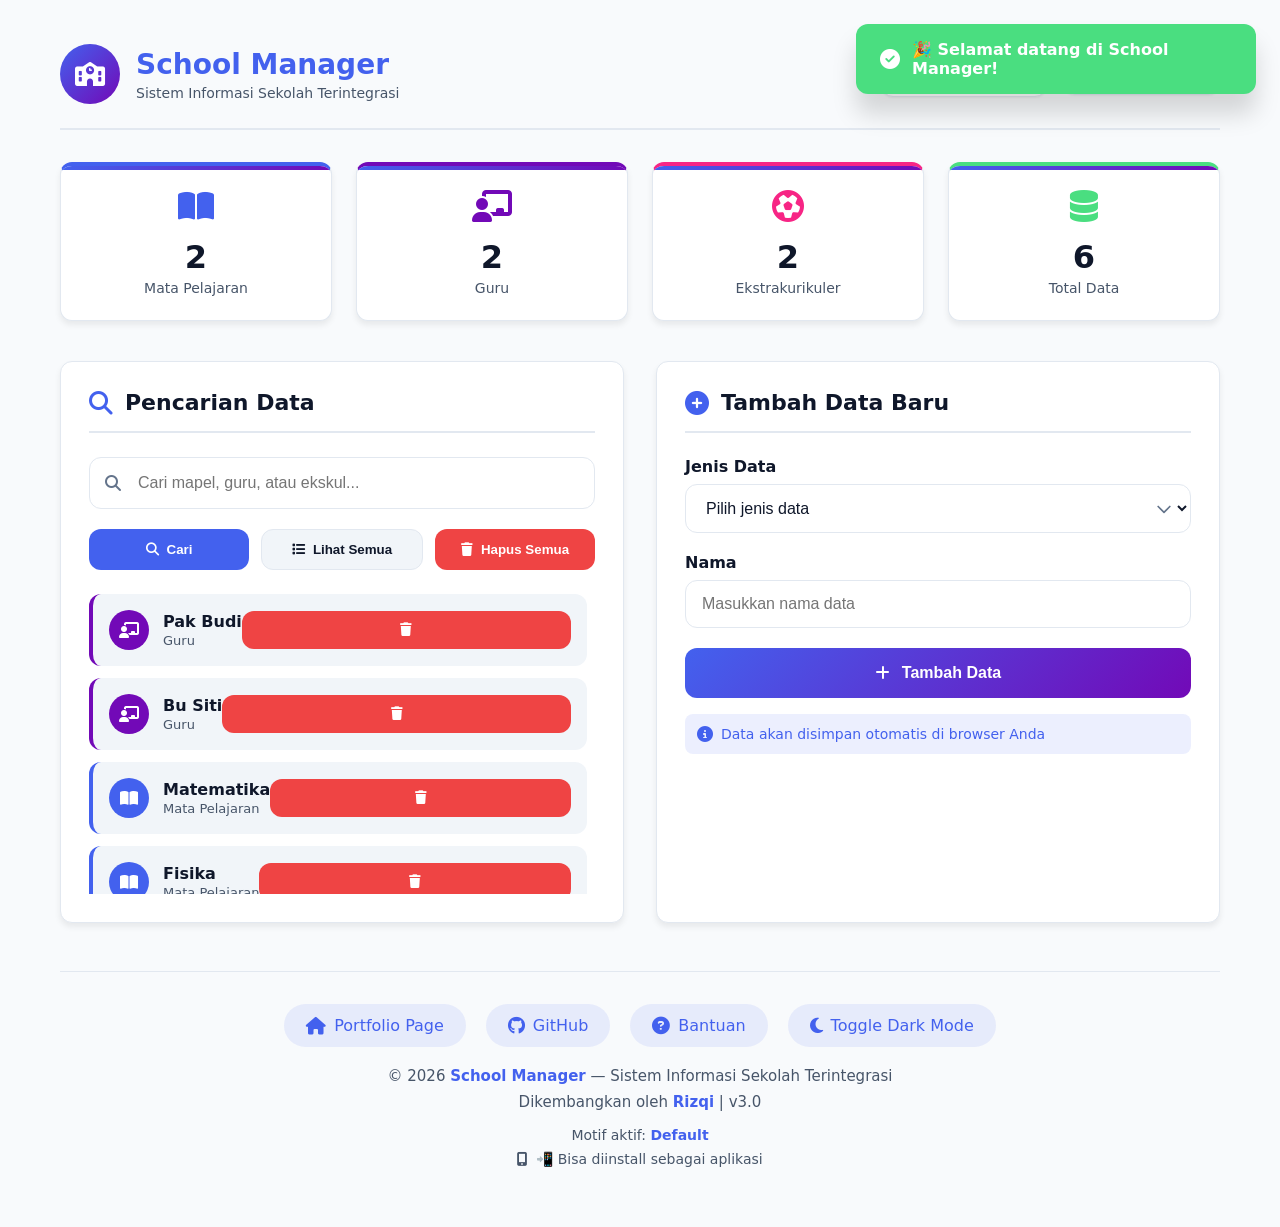
==== index.html @ a3c23939 "Update: School Manager v3.0 - Add navigation between landing page and app" ====
<!DOCTYPE html>
<html lang="id">
<head>
  <meta charset="UTF-8">
  <meta name="viewport" content="width=device-width, initial-scale=1.0">
  
  <!-- ===================== SEO META TAGS ===================== -->
  <title>🏫 School Manager | Sistem Informasi Sekolah Modern</title>
  <meta name="description" content="Aplikasi web gratis untuk mengelola data sekolah. Fitur: dark mode, 6 tema pilihan, pencarian instan, penyimpanan lokal. Kelola guru, mapel, dan ekstrakurikuler.">
  <meta name="keywords" content="sistem informasi sekolah, school manager, aplikasi sekolah, manajemen sekolah, web app sekolah, dark mode, javascript, html, css, guru, mata pelajaran, ekstrakurikuler">
  <meta name="author" content="Rizqi">
  <meta name="robots" content="index, follow">
  
  <!-- ===================== PWA META TAGS ===================== -->
  <link rel="manifest" href="manifest.json">
  <meta name="theme-color" content="#4361ee">
  <meta name="mobile-web-app-capable" content="yes">
  <meta name="apple-mobile-web-app-status-bar-style" content="black-translucent">
  <meta name="apple-mobile-web-app-title" content="School Manager">
  <link rel="apple-touch-icon" href="https://cdn-icons-png.flaticon.com/512/2232/2232688.png">
  
  <!-- Open Graph untuk Facebook/WhatsApp/LinkedIn -->
  <meta property="og:title" content="🏫 School Manager | Sistem Informasi Sekolah Modern">
  <meta property="og:description" content="Aplikasi web gratis untuk mengelola data sekolah dengan fitur dark mode & 6 tema pilihan">
  <meta property="og:type" content="website">
  <meta property="og:url" content="https://rizqinewramadhan24.github.io/school-manager/">
  <meta property="og:image" content="https://raw.githubusercontent.com/rizqinewramadhan24/school-manager/main/thumbnail.png">
  <meta property="og:image:width" content="1200">
  <meta property="og:image:height" content="630">
  <meta property="og:site_name" content="School Manager">
  
  <!-- Twitter Card -->
  <meta name="twitter:card" content="summary_large_image">
  <meta name="twitter:title" content="🏫 School Manager">
  <meta name="twitter:description" content="Sistem informasi sekolah modern dengan dark mode dan 6 tema">
  <meta name="twitter:image" content="https://raw.githubusercontent.com/rizqinewramadhan24/school-manager/main/thumbnail.png">
  
  <!-- Favicon -->
  <link rel="icon" type="image/png" href="https://cdn-icons-png.flaticon.com/512/2232/2232688.png">
  <link rel="apple-touch-icon" href="https://cdn-icons-png.flaticon.com/512/2232/2232688.png">
  
  <!-- ===================== STYLES & FONTS ===================== -->
  <link rel="stylesheet" href="https://cdnjs.cloudflare.com/ajax/libs/font-awesome/6.4.0/css/all.min.css">
  <link rel="stylesheet" href="style.css">
  
  <style>
    /* Inline untuk loading cepat */
    .loading {
      display: inline-block;
      width: 20px;
      height: 20px;
      border: 3px solid rgba(255,255,255,.3);
      border-radius: 50%;
      border-top-color: #fff;
      animation: spin 1s ease-in-out infinite;
    }
    
    @keyframes spin {
      to { transform: rotate(360deg); }
    }
    
    /* Install Button Styles */
    .install-btn {
      position: fixed;
      bottom: 80px;
      right: 20px;
      background: linear-gradient(135deg, #4361ee, #7209b7);
      color: white;
      border: none;
      padding: 12px 20px;
      border-radius: 25px;
      font-weight: 600;
      cursor: pointer;
      box-shadow: 0 4px 12px rgba(0,0,0,0.2);
      z-index: 999;
      display: flex;
      align-items: center;
      gap: 8px;
      animation: slideIn 0.3s ease;
      display: none;
    }
    
    .install-btn:hover {
      transform: translateY(-2px);
      box-shadow: 0 6px 16px rgba(0,0,0,0.3);
    }
    
    @keyframes slideIn {
      from { transform: translateY(100px); opacity: 0; }
      to { transform: translateY(0); opacity: 1; }
    }
    
    @keyframes slideOut {
      from { transform: translateY(0); opacity: 1; }
      to { transform: translateY(100px); opacity: 0; }
    }
    
    /* Footer Navigation Styles */
    .footer-nav {
      display: flex;
      justify-content: center;
      gap: 20px;
      margin-bottom: 20px;
      flex-wrap: wrap;
    }
    
    .footer-link {
      display: flex;
      align-items: center;
      gap: 8px;
      padding: 10px 20px;
      background: rgba(67, 97, 238, 0.1);
      border-radius: 50px;
      color: #4361ee;
      text-decoration: none;
      font-weight: 500;
      transition: all 0.3s ease;
      border: 2px solid transparent;
    }
    
    .footer-link:hover {
      background: #4361ee;
      color: white;
      transform: translateY(-2px);
      border-color: #4361ee;
    }
    
    .footer-link i {
      font-size: 1.1em;
    }
    
    /* Responsive Footer */
    @media (max-width: 768px) {
      .footer-nav {
        flex-direction: column;
        align-items: center;
        gap: 10px;
      }
      
      .footer-link {
        width: 80%;
        justify-content: center;
      }
    }
  </style>
</head>

<body data-theme="light" data-motif="default">
  <!-- Notification -->
  <div id="notification" class="notification"></div>

  <!-- Install Button -->
  <button class="install-btn" id="installButton" onclick="installPWA()">
    <i class="fas fa-download"></i> Install App
  </button>

  <div class="container">
    <!-- Header -->
    <header>
      <div class="logo-container">
        <div class="logo" aria-label="Logo School Manager">
          <i class="fas fa-school"></i>
        </div>
        <div class="logo-text">
          <h1>School Manager</h1>
          <p>Sistem Informasi Sekolah Terintegrasi</p>
        </div>
      </div>
      
      <!-- Theme Selector -->
      <div class="theme-selector-container">
        <div class="theme-toggle" onclick="toggleDarkMode()" aria-label="Toggle dark mode">
          <i class="fas fa-moon"></i>
          <span>Dark Mode</span>
        </div>
        
        <div class="motif-dropdown">
          <button class="motif-toggle" onclick="toggleMotifDropdown()" aria-label="Pilih motif tema">
            <i class="fas fa-palette"></i>
            <span>Pilih Motif</span>
            <i class="fas fa-chevron-down"></i>
          </button>
          
          <div class="motif-options">
            <div class="motif-option" onclick="changeMotif('default')" aria-label="Motif default">
              <div class="motif-preview default-motif"></div>
              <span>Default</span>
            </div>
            <div class="motif-option" onclick="changeMotif('gradient')" aria-label="Motif gradient">
              <div class="motif-preview gradient-motif"></div>
              <span>Gradient</span>
            </div>
            <div class="motif-option" onclick="changeMotif('education')" aria-label="Motif pendidikan">
              <div class="motif-preview education-motif"></div>
              <span>Education</span>
            </div>
            <div class="motif-option" onclick="changeMotif('pattern')" aria-label="Motif pattern">
              <div class="motif-preview pattern-motif"></div>
              <span>Pattern</span>
            </div>
            <div class="motif-option" onclick="changeMotif('glass')" aria-label="Motif glassmorphism">
              <div class="motif-preview glass-motif"></div>
              <span>Glassmorphism</span>
            </div>
            <div class="motif-option" onclick="changeMotif('nature')" aria-label="Motif alam">
              <div class="motif-preview nature-motif"></div>
              <span>Nature</span>
            </div>
          </div>
        </div>
      </div>
    </header>

    <!-- Stats -->
    <div class="stats-container">
      <div class="stat-card mapel" role="region" aria-label="Statistik mata pelajaran">
        <i class="fas fa-book-open" aria-hidden="true"></i>
        <h3 id="mapelCount">0</h3>
        <p>Mata Pelajaran</p>
      </div>
      <div class="stat-card guru" role="region" aria-label="Statistik guru">
        <i class="fas fa-chalkboard-teacher" aria-hidden="true"></i>
        <h3 id="guruCount">0</h3>
        <p>Guru</p>
      </div>
      <div class="stat-card ekskul" role="region" aria-label="Statistik ekstrakurikuler">
        <i class="fas fa-futbol" aria-hidden="true"></i>
        <h3 id="ekskulCount">0</h3>
        <p>Ekstrakurikuler</p>
      </div>
      <div class="stat-card total" role="region" aria-label="Total data">
        <i class="fas fa-database" aria-hidden="true"></i>
        <h3 id="totalCount">0</h3>
        <p>Total Data</p>
      </div>
    </div>

    <!-- Main Content -->
    <main class="main-content">
      <!-- Search Card -->
      <section class="card" aria-labelledby="search-title">
        <div class="card-header">
          <i class="fas fa-search" aria-hidden="true"></i>
          <h3 id="search-title">Pencarian Data</h3>
        </div>
        
        <div class="search-box">
          <i class="fas fa-search" aria-hidden="true"></i>
          <input type="text" id="searchInput" placeholder="Cari mapel, guru, atau ekskul..." aria-label="Kotak pencarian data">
        </div>
        
        <div class="button-group">
          <button class="btn btn-primary" onclick="searchData()" aria-label="Cari data">
            <i class="fas fa-search"></i> Cari
          </button>
          <button class="btn btn-secondary" onclick="showAllData()" aria-label="Tampilkan semua data">
            <i class="fas fa-list"></i> Lihat Semua
          </button>
          <button class="btn btn-danger" onclick="clearAllData()" aria-label="Hapus semua data">
            <i class="fas fa-trash"></i> Hapus Semua
          </button>
        </div>
        
        <div id="results" class="results-container" role="region" aria-live="polite">
          <!-- Results populated by JS -->
        </div>
      </section>

      <!-- Add Data Card -->
      <section class="card" aria-labelledby="add-data-title">
        <div class="card-header">
          <i class="fas fa-plus-circle" aria-hidden="true"></i>
          <h3 id="add-data-title">Tambah Data Baru</h3>
        </div>
        
        <div class="form-group">
          <label for="tipeInput">Jenis Data</label>
          <select id="tipeInput" aria-label="Pilih jenis data">
            <option value="">Pilih jenis data</option>
            <option value="mapel">Mata Pelajaran</option>
            <option value="guru">Guru</option>
            <option value="ekskul">Ekstrakurikuler</option>
          </select>
        </div>
        
        <div class="form-group">
          <label for="namaInput">Nama</label>
          <input type="text" id="namaInput" placeholder="Masukkan nama data" aria-label="Nama data">
        </div>
        
        <button class="btn-add" onclick="addData()" aria-label="Tambah data baru">
          <i class="fas fa-plus"></i> Tambah Data
        </button>
        
        <div class="info-note" role="note">
          <i class="fas fa-info-circle" aria-hidden="true"></i>
          <p>Data akan disimpan otomatis di browser Anda</p>
        </div>
      </section>
    </main>

    <!-- Footer -->
    <footer role="contentinfo">
      <!-- Navigation Links -->
      <div class="footer-nav">
        <a href="landing.html" class="footer-link">
          <i class="fas fa-home"></i> Portfolio Page
        </a>
        <a href="https://github.com/rizqinewramadhan24/school-manager" target="_blank" class="footer-link">
          <i class="fab fa-github"></i> GitHub
        </a>
        <a href="#" onclick="showHelp()" class="footer-link">
          <i class="fas fa-question-circle"></i> Bantuan
        </a>
        <a href="#" onclick="toggleDarkMode()" class="footer-link">
          <i class="fas fa-moon"></i> Toggle Dark Mode
        </a>
      </div>
      
      <p>© 2026 <span class="developer">School Manager</span> — Sistem Informasi Sekolah Terintegrasi</p>
      <p>Dikembangkan oleh <span class="developer">Rizqi</span> | v3.0</p>
      <p class="current-motif">Motif aktif: <span id="currentMotif">Default</span></p>
      <p class="pwa-info">
        <i class="fas fa-mobile-alt"></i> 
        <span id="pwaStatus">Aplikasi web - Install untuk pengalaman lebih baik</span>
      </p>
    </footer>
  </div>

  <!-- JavaScript Files -->
  <script src="script.js"></script>
  <script src="theme.js"></script>
  
  <!-- PWA Script & Additional Functions -->
  <script>
    // PWA Variables
    let deferredPrompt;
    const installButton = document.getElementById('installButton');
    const pwaStatus = document.getElementById('pwaStatus');
    
    // Function to show help
    function showHelp() {
      if (typeof showNotification === 'function') {
        showNotification(`
          <h3>🆘 Bantuan School Manager</h3>
          <p><strong>Fitur Utama:</strong></p>
          <ul style="text-align: left; margin: 10px 0;">
            <li>📊 Tambah data mata pelajaran, guru, dan ekskul</li>
            <li>🔍 Pencarian instan dengan kata kunci</li>
            <li>🌙 Dark/Light mode toggle</li>
            <li>🎨 6 pilihan tema motif</li>
            <li>💾 Data tersimpan otomatis di browser</li>
            <li>📱 Install sebagai aplikasi (PWA)</li>
          </ul>
          <p><strong>Navigasi:</strong></p>
          <p>• Klik "Portfolio Page" untuk kembali ke halaman portfolio</p>
          <p>• Gunakan shortcut <kbd>Ctrl+S</kbd> untuk mencari</p>
          <p>• <kbd>Ctrl+H</kbd> untuk bantuan ini</p>
        `, 'info', 8000);
      } else {
        alert('🆘 Bantuan School Manager\n\nFitur:\n• Tambah data mapel, guru, ekskul\n• Pencarian instan\n• Dark/Light mode\n• 6 tema pilihan\n• Data tersimpan di browser\n• Install sebagai PWA\n\nNavigasi:\n• Klik "Portfolio Page" untuk kembali');
      }
    }
    
    // Check if running as PWA
    function isRunningAsPWA() {
      return window.matchMedia('(display-mode: standalone)').matches || 
             window.navigator.standalone === true;
    }
    
    // Update PWA status display
    function updatePWAStatus() {
      if (isRunningAsPWA()) {
        pwaStatus.textContent = '📱 Aplikasi terinstall - Mode standalone';
        if (installButton) installButton.style.display = 'none';
      } else {
        pwaStatus.textContent = '📲 Bisa diinstall sebagai aplikasi';
      }
    }
    
    // Listen for install prompt
    window.addEventListener('beforeinstallprompt', (e) => {
      e.preventDefault();
      deferredPrompt = e;
      
      // Show install button after 3 seconds
      setTimeout(() => {
        if (installButton && !isRunningAsPWA()) {
          installButton.style.display = 'flex';
          
          // Auto hide after 15 seconds
          setTimeout(() => {
            if (installButton.style.display !== 'none') {
              installButton.style.animation = 'slideOut 0.3s ease';
              setTimeout(() => {
                installButton.style.display = 'none';
              }, 300);
            }
          }, 15000);
        }
      }, 3000);
    });
    
    // Install PWA function
    function installPWA() {
      if (!deferredPrompt) return;
      
      deferredPrompt.prompt();
      
      deferredPrompt.userChoice.then((choiceResult) => {
        if (choiceResult.outcome === 'accepted') {
          console.log('User installed PWA');
          if (typeof showNotification === 'function') {
            showNotification('🎉 Aplikasi berhasil diinstall!', 'success');
          }
          updatePWAStatus();
        } else {
          console.log('User dismissed install');
        }
        deferredPrompt = null;
        if (installButton) installButton.style.display = 'none';
      });
    }
    
    // Register Service Worker
    if ('serviceWorker' in navigator) {
      window.addEventListener('load', () => {
        navigator.serviceWorker.register('sw.js')
          .then(registration => {
            console.log('ServiceWorker registered:', registration);
          })
          .catch(error => {
            console.log('ServiceWorker registration failed:', error);
          });
      });
    }
    
    // Initialize
    document.addEventListener('DOMContentLoaded', function() {
      // Update PWA status
      updatePWAStatus();
      
      // Show welcome message
      setTimeout(() => {
        if (typeof showNotification === 'function') {
          if (isRunningAsPWA()) {
            showNotification('🎉 Selamat datang di School Manager App!', 'success');
          } else {
            showNotification('🎉 Selamat datang di School Manager!', 'success');
          }
        }
      }, 1000);
      
      // Keyboard shortcuts
      document.addEventListener('keydown', function(e) {
        // Ctrl+H for Help
        if (e.ctrlKey && e.key === 'h') {
          e.preventDefault();
          showHelp();
        }
        
        // Ctrl+I for Install (if available)
        if (e.ctrlKey && e.key === 'i') {
          e.preventDefault();
          if (installButton && installButton.style.display !== 'none') {
            installPWA();
          }
        }
      });
    });
  </script>
</body>
</html>
---- style.css ----
/* ============================================
   SCHOOL MANAGER v3.0 - WITH MOTIF SELECTOR
   ============================================ */

/* Reset & Base */
* {
  margin: 0;
  padding: 0;
  box-sizing: border-box;
}

:root {
  /* Base Colors */
  --primary: #4361ee;
  --primary-dark: #3a56d4;
  --secondary: #7209b7;
  --accent: #f72585;
  --success: #4ade80;
  --danger: #ef4444;
  --warning: #fbbf24;
  
  /* Default Theme */
  --bg-primary: #f8fafc;
  --bg-secondary: #ffffff;
  --bg-tertiary: #f1f5f9;
  --bg-card: #ffffff;
  --bg-input: #ffffff;
  --bg-hover: #f1f5f9;
  
  --text-primary: #0f172a;
  --text-secondary: #475569;
  --text-tertiary: #64748b;
  
  --border-primary: #e2e8f0;
  --border-secondary: #cbd5e1;
  
  --shadow-sm: 0 1px 2px rgba(0, 0, 0, 0.05);
  --shadow-md: 0 4px 6px rgba(0, 0, 0, 0.07);
  --shadow-lg: 0 10px 15px rgba(0, 0, 0, 0.1);
  --shadow-xl: 0 20px 25px rgba(0, 0, 0, 0.15);
  
  --border-radius: 12px;
  --border-radius-sm: 8px;
  --transition: all 0.3s ease;
}

/* Dark Mode Base */
[data-theme="dark"] {
  --bg-primary: #0f172a;
  --bg-secondary: #1e293b;
  --bg-tertiary: #334155;
  --bg-card: #1e293b;
  --bg-input: #334155;
  --bg-hover: #334155;
  
  --text-primary: #f1f5f9;
  --text-secondary: #cbd5e1;
  --text-tertiary: #94a3b8;
  
  --border-primary: #475569;
  --border-secondary: #64748b;
}

/* Motif Variants */
[data-motif="gradient"] {
  --bg-primary: linear-gradient(135deg, #667eea 0%, #764ba2 100%);
}

[data-motif="education"] {
  --bg-primary: #f0f7ff;
  --border-primary: #d4e6ff;
}

[data-motif="pattern"] {
  --bg-primary: #f8fafc;
}

[data-theme="dark"][data-motif="pattern"] {
  --bg-primary: #0f172a;
}

[data-motif="glass"] {
  --bg-card: rgba(255, 255, 255, 0.1);
  --bg-input: rgba(255, 255, 255, 0.05);
  backdrop-filter: blur(10px);
}

[data-theme="dark"][data-motif="glass"] {
  --bg-card: rgba(30, 41, 59, 0.7);
  --bg-input: rgba(30, 41, 59, 0.5);
}

[data-motif="nature"] {
  --bg-primary: linear-gradient(135deg, #a8e6cf 0%, #dcedc1 100%);
  --border-primary: #8cd790;
}

[data-theme="dark"][data-motif="nature"] {
  --bg-primary: linear-gradient(135deg, #1a3c2e 0%, #2d4d1e 100%);
}

/* Apply Background */
body {
  background: var(--bg-primary);
  color: var(--text-primary);
  min-height: 100vh;
  font-family: 'Segoe UI', system-ui, sans-serif;
  transition: var(--transition);
  background-attachment: fixed;
}

/* Pattern Background */
body[data-motif="pattern"] {
  background-image: url("data:image/svg+xml,%3Csvg width='100' height='100' viewBox='0 0 100 100' xmlns='http://www.w3.org/2000/svg'%3E%3Cpath d='M11 18c3.866 0 7-3.134 7-7s-3.134-7-7-7-7 3.134-7 7 3.134 7 7 7zm48 25c3.866 0 7-3.134 7-7s-3.134-7-7-7-7 3.134-7 7 3.134 7 7 7zm-43-7c1.657 0 3-1.343 3-3s-1.343-3-3-3-3 1.343-3 3 1.343 3 3 3zm63 31c1.657 0 3-1.343 3-3s-1.343-3-3-3-3 1.343-3 3 1.343 3 3 3zM34 90c1.657 0 3-1.343 3-3s-1.343-3-3-3-3 1.343-3 3 1.343 3 3 3zm56-76c1.657 0 3-1.343 3-3s-1.343-3-3-3-3 1.343-3 3 1.343 3 3 3zM12 86c2.21 0 4-1.79 4-4s-1.79-4-4-4-4 1.79-4 4 1.79 4 4 4zm28-65c2.21 0 4-1.79 4-4s-1.79-4-4-4-4 1.79-4 4 1.79 4 4 4zm23-11c2.76 0 5-2.24 5-5s-2.24-5-5-5-5 2.24-5 5 2.24 5 5 5zm-6 60c2.21 0 4-1.79 4-4s-1.79-4-4-4-4 1.79-4 4 1.79 4 4 4zm29 22c2.76 0 5-2.24 5-5s-2.24-5-5-5-5 2.24-5 5 2.24 5 5 5zM32 63c2.76 0 5-2.24 5-5s-2.24-5-5-5-5 2.24-5 5 2.24 5 5 5zm57-13c2.76 0 5-2.24 5-5s-2.24-5-5-5-5 2.24-5 5 2.24 5 5 5zm-9-21c1.105 0 2-.895 2-2s-.895-2-2-2-2 .895-2 2 .895 2 2 2zM60 91c1.105 0 2-.895 2-2s-.895-2-2-2-2 .895-2 2 .895 2 2 2zM35 41c1.105 0 2-.895 2-2s-.895-2-2-2-2 .895-2 2 .895 2 2 2zM12 60c1.105 0 2-.895 2-2s-.895-2-2-2-2 .895-2 2 .895 2 2 2z' fill='%2364748b' fill-opacity='0.1' fill-rule='evenodd'/%3E%3C/svg%3E");
  background-color: var(--bg-primary);
}

[data-theme="dark"][data-motif="pattern"] {
  background-image: url("data:image/svg+xml,%3Csvg width='100' height='100' viewBox='0 0 100 100' xmlns='http://www.w3.org/2000/svg'%3E%3Cpath d='M11 18c3.866 0 7-3.134 7-7s-3.134-7-7-7-7 3.134-7 7 3.134 7 7 7zm48 25c3.866 0 7-3.134 7-7s-3.134-7-7-7-7 3.134-7 7 3.134 7 7 7zm-43-7c1.657 0 3-1.343 3-3s-1.343-3-3-3-3 1.343-3 3 1.343 3 3 3zm63 31c1.657 0 3-1.343 3-3s-1.343-3-3-3-3 1.343-3 3 1.343 3 3 3zM34 90c1.657 0 3-1.343 3-3s-1.343-3-3-3-3 1.343-3 3 1.343 3 3 3zm56-76c1.657 0 3-1.343 3-3s-1.343-3-3-3-3 1.343-3 3 1.343 3 3 3zM12 86c2.21 0 4-1.79 4-4s-1.79-4-4-4-4 1.79-4 4 1.79 4 4 4zm28-65c2.21 0 4-1.79 4-4s-1.79-4-4-4-4 1.79-4 4 1.79 4 4 4zm23-11c2.76 0 5-2.24 5-5s-2.24-5-5-5-5 2.24-5 5 2.24 5 5 5zm-6 60c2.21 0 4-1.79 4-4s-1.79-4-4-4-4 1.79-4 4 1.79 4 4 4zm29 22c2.76 0 5-2.24 5-5s-2.24-5-5-5-5 2.24-5 5 2.24 5 5 5zM32 63c2.76 0 5-2.24 5-5s-2.24-5-5-5-5 2.24-5 5 2.24 5 5 5zm57-13c2.76 0 5-2.24 5-5s-2.24-5-5-5-5 2.24-5 5 2.24 5 5 5zm-9-21c1.105 0 2-.895 2-2s-.895-2-2-2-2 .895-2 2 .895 2 2 2zM60 91c1.105 0 2-.895 2-2s-.895-2-2-2-2 .895-2 2 .895 2 2 2zM35 41c1.105 0 2-.895 2-2s-.895-2-2-2-2 .895-2 2 .895 2 2 2zM12 60c1.105 0 2-.895 2-2s-.895-2-2-2-2 .895-2 2 .895 2 2 2z' fill='%23cbd5e1' fill-opacity='0.1' fill-rule='evenodd'/%3E%3C/svg%3E");
  background-color: var(--bg-primary);
}

/* Container */
.container {
  max-width: 1200px;
  margin: 0 auto;
  padding: 20px;
}

/* Header */
header {
  display: flex;
  justify-content: space-between;
  align-items: center;
  margin-bottom: 2rem;
  padding: 1.5rem 0;
  border-bottom: 2px solid var(--border-primary);
}

.logo-container {
  display: flex;
  align-items: center;
  gap: 1rem;
}

.logo {
  width: 60px;
  height: 60px;
  background: linear-gradient(135deg, var(--primary), var(--secondary));
  border-radius: 50%;
  display: flex;
  align-items: center;
  justify-content: center;
  color: white;
  font-size: 1.5rem;
}

.logo-text h1 {
  font-size: 1.75rem;
  font-weight: 700;
  margin-bottom: 0.25rem;
  color: var(--primary);
}

.logo-text p {
  color: var(--text-secondary);
  font-size: 0.875rem;
}

/* Theme Selector Container */
.theme-selector-container {
  display: flex;
  gap: 1rem;
  align-items: center;
}

/* Dark/Light Toggle */
.theme-toggle {
  display: flex;
  align-items: center;
  gap: 0.75rem;
  background: var(--bg-card);
  padding: 0.75rem 1.25rem;
  border-radius: var(--border-radius);
  border: 1px solid var(--border-primary);
  cursor: pointer;
  transition: var(--transition);
  font-weight: 600;
  color: var(--text-primary);
  box-shadow: var(--shadow-sm);
}

.theme-toggle:hover {
  transform: translateY(-2px);
  box-shadow: var(--shadow-md);
  border-color: var(--primary);
}

.theme-toggle i {
  font-size: 1.25rem;
  color: var(--primary);
}

/* Motif Dropdown */
.motif-dropdown {
  position: relative;
}

.motif-toggle {
  display: flex;
  align-items: center;
  gap: 0.75rem;
  background: var(--bg-card);
  padding: 0.75rem 1.25rem;
  border-radius: var(--border-radius);
  border: 1px solid var(--border-primary);
  cursor: pointer;
  transition: var(--transition);
  font-weight: 600;
  color: var(--text-primary);
  box-shadow: var(--shadow-sm);
}

.motif-toggle:hover {
  transform: translateY(-2px);
  box-shadow: var(--shadow-md);
}

.motif-toggle i:last-child {
  font-size: 0.875rem;
  transition: transform 0.3s ease;
}

.motif-dropdown.active .motif-toggle i:last-child {
  transform: rotate(180deg);
}

/* Motif Options */
.motif-options {
  position: absolute;
  top: 100%;
  right: 0;
  margin-top: 0.5rem;
  background: var(--bg-card);
  border-radius: var(--border-radius);
  border: 1px solid var(--border-primary);
  box-shadow: var(--shadow-lg);
  min-width: 200px;
  display: none;
  z-index: 1000;
  overflow: hidden;
}

.motif-dropdown.active .motif-options {
  display: block;
  animation: slideDown 0.3s ease;
}

@keyframes slideDown {
  from {
    opacity: 0;
    transform: translateY(-10px);
  }
  to {
    opacity: 1;
    transform: translateY(0);
  }
}

.motif-option {
  display: flex;
  align-items: center;
  gap: 1rem;
  padding: 1rem;
  cursor: pointer;
  transition: var(--transition);
  border-bottom: 1px solid var(--border-primary);
}

.motif-option:last-child {
  border-bottom: none;
}

.motif-option:hover {
  background: var(--bg-hover);
}

.motif-preview {
  width: 40px;
  height: 40px;
  border-radius: 8px;
  border: 2px solid var(--border-primary);
}

/* Preview Colors */
.default-motif {
  background: linear-gradient(135deg, #f8fafc, #e2e8f0);
}

.gradient-motif {
  background: linear-gradient(135deg, #667eea, #764ba2);
}

.education-motif {
  background: linear-gradient(135deg, #3498db, #2ecc71);
}

.pattern-motif {
  background: url("data:image/svg+xml,%3Csvg width='40' height='40' viewBox='0 0 40 40' xmlns='http://www.w3.org/2000/svg'%3E%3Cpath d='M20 20.5V40h20V20.5zM0 0h20v20H0zM20 0h20v20H20zM0 20h20v20H0z' fill='%2364748b' fill-opacity='0.2' fill-rule='evenodd'/%3E%3C/svg%3E");
  background-color: #f8fafc;
}

.glass-motif {
  background: linear-gradient(135deg, rgba(255,255,255,0.2), rgba(255,255,255,0.1));
  backdrop-filter: blur(5px);
}

.nature-motif {
  background: linear-gradient(135deg, #a8e6cf, #dcedc1);
}

.motif-option span {
  font-weight: 500;
  color: var(--text-primary);
}

/* Stats */
.stats-container {
  display: grid;
  grid-template-columns: repeat(auto-fit, minmax(220px, 1fr));
  gap: 1.5rem;
  margin-bottom: 2.5rem;
}

.stat-card {
  background: var(--bg-card);
  padding: 1.5rem;
  border-radius: var(--border-radius);
  border: 1px solid var(--border-primary);
  box-shadow: var(--shadow-md);
  transition: var(--transition);
  text-align: center;
  position: relative;
  overflow: hidden;
}

.stat-card::before {
  content: '';
  position: absolute;
  top: 0;
  left: 0;
  right: 0;
  height: 4px;
  background: linear-gradient(to right, var(--primary), var(--secondary));
}

.stat-card:hover {
  transform: translateY(-4px);
  box-shadow: var(--shadow-lg);
}

.stat-card.mapel {
  border-top: 4px solid var(--primary);
}

.stat-card.guru {
  border-top: 4px solid var(--secondary);
}

.stat-card.ekskul {
  border-top: 4px solid var(--accent);
}

.stat-card.total {
  border-top: 4px solid var(--success);
}

.stat-card i {
  font-size: 2rem;
  margin-bottom: 1rem;
  display: block;
}

.stat-card.mapel i {
  color: var(--primary);
}

.stat-card.guru i {
  color: var(--secondary);
}

.stat-card.ekskul i {
  color: var(--accent);
}

.stat-card.total i {
  color: var(--success);
}

.stat-card h3 {
  font-size: 2rem;
  font-weight: 700;
  margin-bottom: 0.25rem;
}

.stat-card p {
  color: var(--text-secondary);
  font-size: 0.875rem;
  font-weight: 500;
}

/* Main Content */
.main-content {
  display: grid;
  grid-template-columns: 1fr 1fr;
  gap: 2rem;
  margin-bottom: 3rem;
}

@media (max-width: 768px) {
  .main-content {
    grid-template-columns: 1fr;
  }
}

/* Card */
.card {
  background: var(--bg-card);
  border-radius: var(--border-radius);
  padding: 1.75rem;
  border: 1px solid var(--border-primary);
  box-shadow: var(--shadow-md);
  transition: var(--transition);
}

.card:hover {
  box-shadow: var(--shadow-lg);
}

.card-header {
  display: flex;
  align-items: center;
  margin-bottom: 1.5rem;
  padding-bottom: 1rem;
  border-bottom: 2px solid var(--border-primary);
}

.card-header i {
  font-size: 1.5rem;
  margin-right: 0.75rem;
  color: var(--primary);
}

.card-header h3 {
  font-size: 1.375rem;
  font-weight: 600;
}

/* Search */
.search-box {
  position: relative;
  margin-bottom: 1.25rem;
}

.search-box input {
  width: 100%;
  padding: 1rem 1rem 1rem 3rem;
  border-radius: var(--border-radius);
  border: 1px solid var(--border-primary);
  background: var(--bg-input);
  color: var(--text-primary);
  font-size: 1rem;
  transition: var(--transition);
}

.search-box input:focus {
  outline: none;
  border-color: var(--primary);
  box-shadow: 0 0 0 3px rgba(67, 97, 238, 0.15);
}

.search-box i {
  position: absolute;
  left: 1rem;
  top: 50%;
  transform: translateY(-50%);
  color: var(--text-tertiary);
  pointer-events: none;
}

/* Buttons */
.button-group {
  display: flex;
  gap: 0.75rem;
  margin-bottom: 1.5rem;
  flex-wrap: wrap;
}

.btn {
  padding: 0.75rem 1.5rem;
  border-radius: var(--border-radius);
  border: none;
  font-weight: 600;
  cursor: pointer;
  transition: var(--transition);
  display: flex;
  align-items: center;
  gap: 0.5rem;
  flex: 1;
  min-width: 120px;
  justify-content: center;
}

.btn-primary {
  background: var(--primary);
  color: white;
}

.btn-primary:hover {
  background: var(--primary-dark);
  transform: translateY(-2px);
  box-shadow: var(--shadow-md);
}

.btn-secondary {
  background: var(--bg-tertiary);
  color: var(--text-primary);
  border: 1px solid var(--border-primary);
}

.btn-secondary:hover {
  background: var(--border-primary);
  transform: translateY(-2px);
  box-shadow: var(--shadow-md);
}

.btn-danger {
  background: var(--danger);
  color: white;
}

.btn-danger:hover {
  background: #dc2626;
  transform: translateY(-2px);
  box-shadow: var(--shadow-md);
}

/* Results */
.results-container {
  max-height: 300px;
  overflow-y: auto;
  padding-right: 0.5rem;
}

.results-container::-webkit-scrollbar {
  width: 6px;
}

.results-container::-webkit-scrollbar-track {
  background: var(--bg-tertiary);
  border-radius: 3px;
}

.results-container::-webkit-scrollbar-thumb {
  background: var(--primary);
  border-radius: 3px;
}

.result-item {
  display: flex;
  justify-content: space-between;
  align-items: center;
  padding: 1rem;
  margin-bottom: 0.75rem;
  background: var(--bg-tertiary);
  border-radius: var(--border-radius);
  border-left: 4px solid var(--primary);
  transition: var(--transition);
}

.result-item:hover {
  transform: translateX(4px);
  background: var(--bg-hover);
}

.result-item.mapel {
  border-left-color: var(--primary);
}

.result-item.guru {
  border-left-color: var(--secondary);
}

.result-item.ekskul {
  border-left-color: var(--accent);
}

.result-info {
  display: flex;
  align-items: center;
  gap: 0.875rem;
}

.result-icon {
  width: 40px;
  height: 40px;
  border-radius: 50%;
  display: flex;
  align-items: center;
  justify-content: center;
  color: white;
  font-size: 1rem;
}

.result-icon.mapel {
  background: var(--primary);
}

.result-icon.guru {
  background: var(--secondary);
}

.result-icon.ekskul {
  background: var(--accent);
}

.result-text h4 {
  font-size: 1rem;
  font-weight: 600;
  margin-bottom: 0.125rem;
}

.result-text p {
  font-size: 0.8125rem;
  color: var(--text-secondary);
}

/* Form */
.form-group {
  margin-bottom: 1.25rem;
}

.form-group label {
  display: block;
  margin-bottom: 0.5rem;
  font-weight: 600;
  color: var(--text-primary);
}

.form-group select,
.form-group input {
  width: 100%;
  padding: 0.875rem 1rem;
  border-radius: var(--border-radius);
  border: 1px solid var(--border-primary);
  background: var(--bg-input);
  color: var(--text-primary);
  font-size: 1rem;
  transition: var(--transition);
}

.form-group select:focus,
.form-group input:focus {
  outline: none;
  border-color: var(--primary);
  box-shadow: 0 0 0 3px rgba(67, 97, 238, 0.15);
}

.form-group select {
  background-image: url("data:image/svg+xml,%3Csvg xmlns='http://www.w3.org/2000/svg' fill='none' viewBox='0 0 24 24' stroke='%2364748b'%3E%3Cpath stroke-linecap='round' stroke-linejoin='round' stroke-width='2' d='M19 9l-7 7-7-7'%3E%3C/path%3E%3C/svg%3E");
  background-repeat: no-repeat;
  background-position: right 1rem center;
  background-size: 1.25rem;
  padding-right: 3rem;
}

[data-theme="dark"] .form-group select {
  background-image: url("data:image/svg+xml,%3Csvg xmlns='http://www.w3.org/2000/svg' fill='none' viewBox='0 0 24 24' stroke='%23cbd5e1'%3E%3Cpath stroke-linecap='round' stroke-linejoin='round' stroke-width='2' d='M19 9l-7 7-7-7'%3E%3C/path%3E%3C/svg%3E");
}

/* Add Button */
.btn-add {
  width: 100%;
  padding: 1rem;
  font-size: 1rem;
  background: linear-gradient(135deg, var(--primary), var(--secondary));
  color: white;
  border: none;
  border-radius: var(--border-radius);
  font-weight: 600;
  cursor: pointer;
  transition: var(--transition);
  display: flex;
  align-items: center;
  justify-content: center;
  gap: 0.75rem;
  margin-top: 0.5rem;
}

.btn-add:hover {
  transform: translateY(-2px);
  box-shadow: var(--shadow-lg);
}

.info-note {
  display: flex;
  align-items: center;
  gap: 0.5rem;
  margin-top: 1rem;
  padding: 0.75rem;
  background: rgba(67, 97, 238, 0.1);
  border-radius: var(--border-radius-sm);
  color: var(--primary);
  font-size: 0.875rem;
}

.info-note i {
  font-size: 1rem;
}

/* Footer Navigation */
.footer-nav {
  display: flex;
  justify-content: center;
  gap: 1rem;
  margin-bottom: 1.5rem;
  flex-wrap: wrap;
}

.footer-link {
  display: inline-flex;
  align-items: center;
  gap: 0.5rem;
  padding: 0.625rem 1.25rem;
  background: var(--bg-tertiary);
  color: var(--text-primary);
  text-decoration: none;
  border-radius: var(--border-radius);
  font-weight: 500;
  transition: var(--transition);
  border: 1px solid var(--border-primary);
}

.footer-link:hover {
  background: var(--primary);
  color: white;
  transform: translateY(-2px);
  box-shadow: var(--shadow-md);
}

.footer-link i {
  font-size: 1rem;
}

/* Footer */
footer {
  text-align: center;
  padding: 2rem 0;
  border-top: 1px solid var(--border-primary);
  color: var(--text-secondary);
  margin-top: 2rem;
}

footer p {
  margin-bottom: 0.5rem;
  font-size: 0.9375rem;
}

.developer {
  color: var(--primary);
  font-weight: 600;
}

.current-motif {
  margin-top: 1rem;
  font-size: 0.875rem;
}

#currentMotif {
  color: var(--primary);
  font-weight: 600;
  text-transform: capitalize;
}

.pwa-info {
  display: flex;
  align-items: center;
  justify-content: center;
  gap: 0.5rem;
  margin-top: 0.5rem;
  font-size: 0.875rem;
}

/* Notification */
.notification {
  position: fixed;
  top: 1.5rem;
  right: 1.5rem;
  padding: 1rem 1.5rem;
  border-radius: var(--border-radius);
  color: white;
  font-weight: 600;
  box-shadow: var(--shadow-xl);
  z-index: 10000;
  opacity: 0;
  transform: translateX(120px);
  transition: opacity 0.3s, transform 0.3s;
  min-width: 300px;
  max-width: 400px;
  display: flex;
  align-items: center;
  gap: 0.75rem;
  pointer-events: none;
}

.notification.show {
  opacity: 1;
  transform: translateX(0);
}

.notification.success {
  background: var(--success);
}

.notification.error {
  background: var(--danger);
}

.notification.warning {
  background: var(--warning);
  color: #000;
}

.notification.info {
  background: var(--primary);
  color: white;
}

.notification i {
  font-size: 1.25rem;
}

/* Empty State */
.empty-state {
  text-align: center;
  padding: 3rem 1.5rem;
  color: var(--text-tertiary);
}

.empty-state i {
  font-size: 3rem;
  margin-bottom: 1rem;
  opacity: 0.5;
}

.empty-state h3 {
  font-size: 1.25rem;
  font-weight: 600;
  margin-bottom: 0.5rem;
  color: var(--text-secondary);
}

.empty-state p {
  font-size: 0.9375rem;
  max-width: 300px;
  margin: 0 auto;
  line-height: 1.5;
}

/* Install Button */
.install-btn {
  position: fixed;
  bottom: 80px;
  right: 20px;
  background: linear-gradient(135deg, var(--primary), var(--secondary));
  color: white;
  border: none;
  padding: 12px 20px;
  border-radius: 25px;
  font-weight: 600;
  cursor: pointer;
  box-shadow: var(--shadow-lg);
  z-index: 999;
  display: flex;
  align-items: center;
  gap: 8px;
  animation: slideIn 0.3s ease;
  display: none;
}

.install-btn:hover {
  transform: translateY(-2px);
  box-shadow: var(--shadow-xl);
}

@keyframes slideIn {
  from { transform: translateY(100px); opacity: 0; }
  to { transform: translateY(0); opacity: 1; }
}

@keyframes slideOut {
  from { transform: translateY(0); opacity: 1; }
  to { transform: translateY(100px); opacity: 0; }
}

/* Responsive */
@media (max-width: 768px) {
  header {
    flex-direction: column;
    gap: 1rem;
    text-align: center;
  }
  
  .theme-selector-container {
    flex-direction: column;
    width: 100%;
  }
  
  .theme-toggle,
  .motif-toggle {
    width: 100%;
    justify-content: center;
  }
  
  .motif-options {
    left: 0;
    right: 0;
    width: 100%;
  }
  
  .stats-container {
    grid-template-columns: repeat(2, 1fr);
    gap: 1rem;
  }
  
  .stat-card h3 {
    font-size: 1.5rem;
  }
  
  .footer-nav {
    flex-direction: column;
    align-items: center;
  }
  
  .footer-link {
    width: 80%;
    justify-content: center;
  }
  
  .button-group {
    flex-direction: column;
  }
  
  .btn {
    min-width: 100%;
  }
}

@media (max-width: 480px) {
  .stats-container {
    grid-template-columns: 1fr;
  }
  
  .container {
    padding: 15px;
  }
  
  .card {
    padding: 1.25rem;
  }
  
  .notification {
    left: 15px;
    right: 15px;
    max-width: none;
  }
}
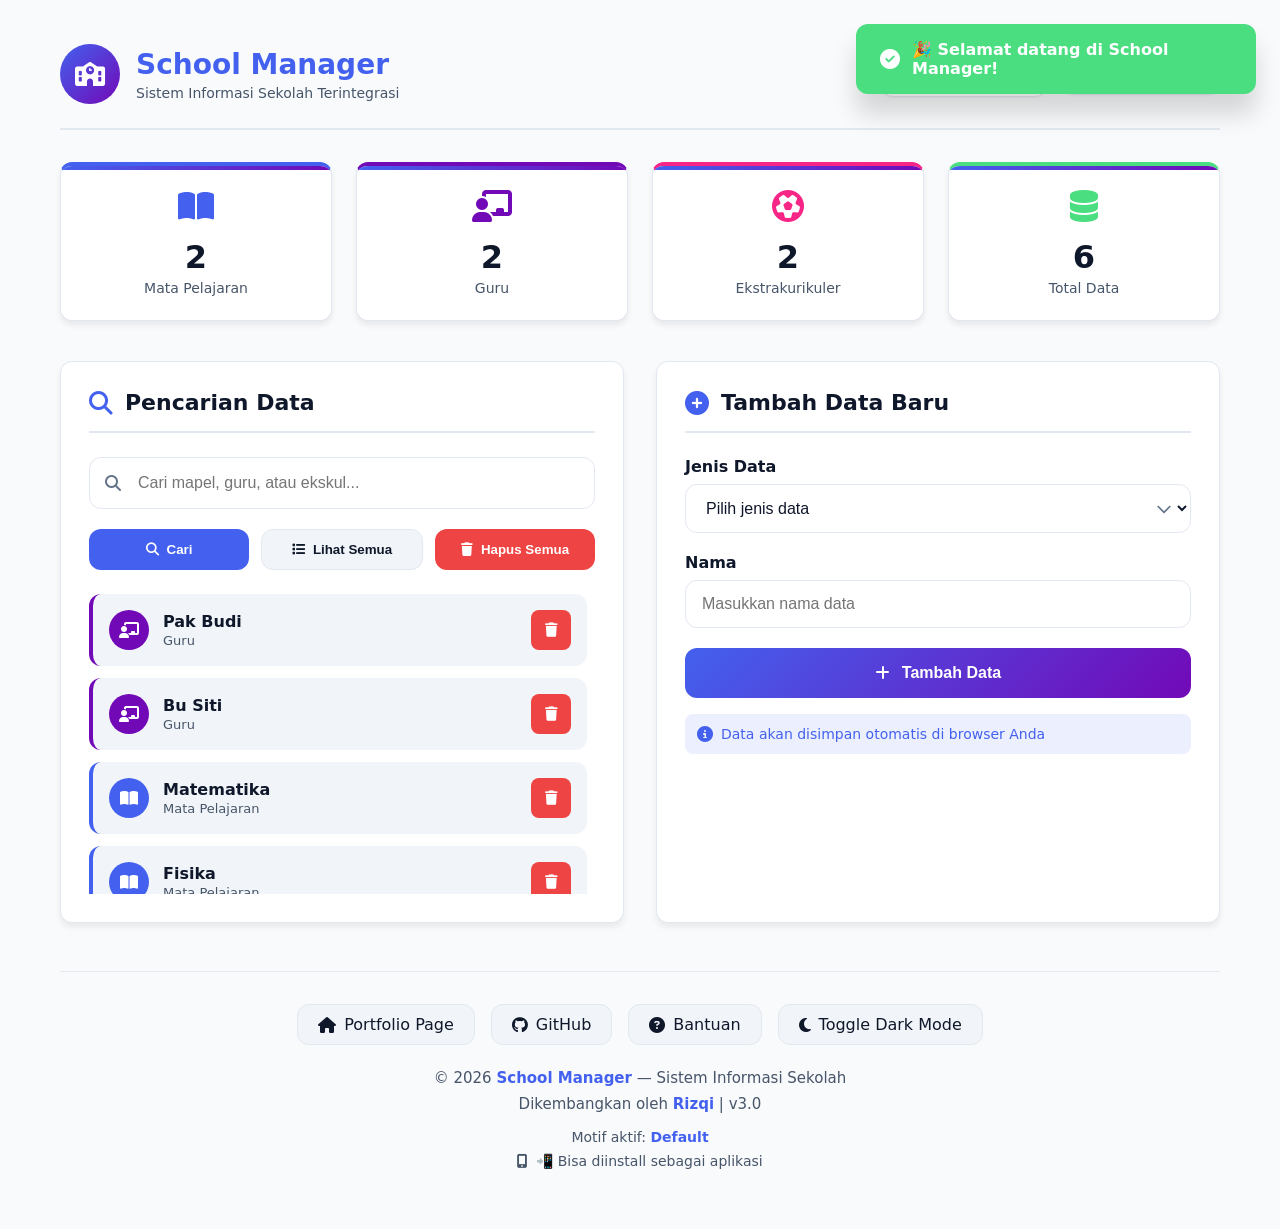
==== commit 916d8f74: "Update" ====
--- a/index.html
+++ b/index.html
@@ -4,62 +4,21 @@
   <meta charset="UTF-8">
   <meta name="viewport" content="width=device-width, initial-scale=1.0">
   
-  <!-- ===================== SEO META TAGS ===================== -->
-  <title>🏫 School Manager | Sistem Informasi Sekolah Modern</title>
-  <meta name="description" content="Aplikasi web gratis untuk mengelola data sekolah. Fitur: dark mode, 6 tema pilihan, pencarian instan, penyimpanan lokal. Kelola guru, mapel, dan ekstrakurikuler.">
-  <meta name="keywords" content="sistem informasi sekolah, school manager, aplikasi sekolah, manajemen sekolah, web app sekolah, dark mode, javascript, html, css, guru, mata pelajaran, ekstrakurikuler">
+  <title>🏫 School Manager | Sistem Informasi Sekolah</title>
+  <meta name="description" content="Aplikasi web untuk mengelola data sekolah dengan dark mode, 6 tema, dan penyimpanan lokal">
   <meta name="author" content="Rizqi">
-  <meta name="robots" content="index, follow">
-  
-  <!-- ===================== PWA META TAGS ===================== -->
+  
+  <!-- PWA -->
   <link rel="manifest" href="manifest.json">
   <meta name="theme-color" content="#4361ee">
   <meta name="mobile-web-app-capable" content="yes">
-  <meta name="apple-mobile-web-app-status-bar-style" content="black-translucent">
-  <meta name="apple-mobile-web-app-title" content="School Manager">
-  <link rel="apple-touch-icon" href="https://cdn-icons-png.flaticon.com/512/2232/2232688.png">
-  
-  <!-- Open Graph untuk Facebook/WhatsApp/LinkedIn -->
-  <meta property="og:title" content="🏫 School Manager | Sistem Informasi Sekolah Modern">
-  <meta property="og:description" content="Aplikasi web gratis untuk mengelola data sekolah dengan fitur dark mode & 6 tema pilihan">
-  <meta property="og:type" content="website">
-  <meta property="og:url" content="https://rizqinewramadhan24.github.io/school-manager/">
-  <meta property="og:image" content="https://raw.githubusercontent.com/rizqinewramadhan24/school-manager/main/thumbnail.png">
-  <meta property="og:image:width" content="1200">
-  <meta property="og:image:height" content="630">
-  <meta property="og:site_name" content="School Manager">
-  
-  <!-- Twitter Card -->
-  <meta name="twitter:card" content="summary_large_image">
-  <meta name="twitter:title" content="🏫 School Manager">
-  <meta name="twitter:description" content="Sistem informasi sekolah modern dengan dark mode dan 6 tema">
-  <meta name="twitter:image" content="https://raw.githubusercontent.com/rizqinewramadhan24/school-manager/main/thumbnail.png">
-  
-  <!-- Favicon -->
-  <link rel="icon" type="image/png" href="https://cdn-icons-png.flaticon.com/512/2232/2232688.png">
-  <link rel="apple-touch-icon" href="https://cdn-icons-png.flaticon.com/512/2232/2232688.png">
-  
-  <!-- ===================== STYLES & FONTS ===================== -->
+  
+  <!-- Styles & Icons -->
   <link rel="stylesheet" href="https://cdnjs.cloudflare.com/ajax/libs/font-awesome/6.4.0/css/all.min.css">
   <link rel="stylesheet" href="style.css">
   
   <style>
-    /* Inline untuk loading cepat */
-    .loading {
-      display: inline-block;
-      width: 20px;
-      height: 20px;
-      border: 3px solid rgba(255,255,255,.3);
-      border-radius: 50%;
-      border-top-color: #fff;
-      animation: spin 1s ease-in-out infinite;
-    }
-    
-    @keyframes spin {
-      to { transform: rotate(360deg); }
-    }
-    
-    /* Install Button Styles */
+    /* Install Button */
     .install-btn {
       position: fixed;
       bottom: 80px;
@@ -76,71 +35,12 @@
       display: flex;
       align-items: center;
       gap: 8px;
-      animation: slideIn 0.3s ease;
       display: none;
     }
     
     .install-btn:hover {
       transform: translateY(-2px);
       box-shadow: 0 6px 16px rgba(0,0,0,0.3);
-    }
-    
-    @keyframes slideIn {
-      from { transform: translateY(100px); opacity: 0; }
-      to { transform: translateY(0); opacity: 1; }
-    }
-    
-    @keyframes slideOut {
-      from { transform: translateY(0); opacity: 1; }
-      to { transform: translateY(100px); opacity: 0; }
-    }
-    
-    /* Footer Navigation Styles */
-    .footer-nav {
-      display: flex;
-      justify-content: center;
-      gap: 20px;
-      margin-bottom: 20px;
-      flex-wrap: wrap;
-    }
-    
-    .footer-link {
-      display: flex;
-      align-items: center;
-      gap: 8px;
-      padding: 10px 20px;
-      background: rgba(67, 97, 238, 0.1);
-      border-radius: 50px;
-      color: #4361ee;
-      text-decoration: none;
-      font-weight: 500;
-      transition: all 0.3s ease;
-      border: 2px solid transparent;
-    }
-    
-    .footer-link:hover {
-      background: #4361ee;
-      color: white;
-      transform: translateY(-2px);
-      border-color: #4361ee;
-    }
-    
-    .footer-link i {
-      font-size: 1.1em;
-    }
-    
-    /* Responsive Footer */
-    @media (max-width: 768px) {
-      .footer-nav {
-        flex-direction: column;
-        align-items: center;
-        gap: 10px;
-      }
-      
-      .footer-link {
-        width: 80%;
-        justify-content: center;
-      }
     }
   </style>
 </head>
@@ -158,7 +58,7 @@
     <!-- Header -->
     <header>
       <div class="logo-container">
-        <div class="logo" aria-label="Logo School Manager">
+        <div class="logo">
           <i class="fas fa-school"></i>
         </div>
         <div class="logo-text">
@@ -169,40 +69,40 @@
       
       <!-- Theme Selector -->
       <div class="theme-selector-container">
-        <div class="theme-toggle" onclick="toggleDarkMode()" aria-label="Toggle dark mode">
+        <div class="theme-toggle" onclick="toggleDarkMode()">
           <i class="fas fa-moon"></i>
           <span>Dark Mode</span>
         </div>
         
         <div class="motif-dropdown">
-          <button class="motif-toggle" onclick="toggleMotifDropdown()" aria-label="Pilih motif tema">
+          <button class="motif-toggle" onclick="toggleMotifDropdown()">
             <i class="fas fa-palette"></i>
             <span>Pilih Motif</span>
             <i class="fas fa-chevron-down"></i>
           </button>
           
           <div class="motif-options">
-            <div class="motif-option" onclick="changeMotif('default')" aria-label="Motif default">
+            <div class="motif-option" onclick="changeMotif('default')">
               <div class="motif-preview default-motif"></div>
               <span>Default</span>
             </div>
-            <div class="motif-option" onclick="changeMotif('gradient')" aria-label="Motif gradient">
+            <div class="motif-option" onclick="changeMotif('gradient')">
               <div class="motif-preview gradient-motif"></div>
               <span>Gradient</span>
             </div>
-            <div class="motif-option" onclick="changeMotif('education')" aria-label="Motif pendidikan">
+            <div class="motif-option" onclick="changeMotif('education')">
               <div class="motif-preview education-motif"></div>
               <span>Education</span>
             </div>
-            <div class="motif-option" onclick="changeMotif('pattern')" aria-label="Motif pattern">
+            <div class="motif-option" onclick="changeMotif('pattern')">
               <div class="motif-preview pattern-motif"></div>
               <span>Pattern</span>
             </div>
-            <div class="motif-option" onclick="changeMotif('glass')" aria-label="Motif glassmorphism">
+            <div class="motif-option" onclick="changeMotif('glass')">
               <div class="motif-preview glass-motif"></div>
               <span>Glassmorphism</span>
             </div>
-            <div class="motif-option" onclick="changeMotif('nature')" aria-label="Motif alam">
+            <div class="motif-option" onclick="changeMotif('nature')">
               <div class="motif-preview nature-motif"></div>
               <span>Nature</span>
             </div>
@@ -213,23 +113,23 @@
 
     <!-- Stats -->
     <div class="stats-container">
-      <div class="stat-card mapel" role="region" aria-label="Statistik mata pelajaran">
-        <i class="fas fa-book-open" aria-hidden="true"></i>
+      <div class="stat-card mapel">
+        <i class="fas fa-book-open"></i>
         <h3 id="mapelCount">0</h3>
         <p>Mata Pelajaran</p>
       </div>
-      <div class="stat-card guru" role="region" aria-label="Statistik guru">
-        <i class="fas fa-chalkboard-teacher" aria-hidden="true"></i>
+      <div class="stat-card guru">
+        <i class="fas fa-chalkboard-teacher"></i>
         <h3 id="guruCount">0</h3>
         <p>Guru</p>
       </div>
-      <div class="stat-card ekskul" role="region" aria-label="Statistik ekstrakurikuler">
-        <i class="fas fa-futbol" aria-hidden="true"></i>
+      <div class="stat-card ekskul">
+        <i class="fas fa-futbol"></i>
         <h3 id="ekskulCount">0</h3>
         <p>Ekstrakurikuler</p>
       </div>
-      <div class="stat-card total" role="region" aria-label="Total data">
-        <i class="fas fa-database" aria-hidden="true"></i>
+      <div class="stat-card total">
+        <i class="fas fa-database"></i>
         <h3 id="totalCount">0</h3>
         <p>Total Data</p>
       </div>
@@ -238,44 +138,44 @@
     <!-- Main Content -->
     <main class="main-content">
       <!-- Search Card -->
-      <section class="card" aria-labelledby="search-title">
+      <section class="card">
         <div class="card-header">
-          <i class="fas fa-search" aria-hidden="true"></i>
-          <h3 id="search-title">Pencarian Data</h3>
+          <i class="fas fa-search"></i>
+          <h3>Pencarian Data</h3>
         </div>
         
         <div class="search-box">
-          <i class="fas fa-search" aria-hidden="true"></i>
-          <input type="text" id="searchInput" placeholder="Cari mapel, guru, atau ekskul..." aria-label="Kotak pencarian data">
+          <i class="fas fa-search"></i>
+          <input type="text" id="searchInput" placeholder="Cari mapel, guru, atau ekskul...">
         </div>
         
         <div class="button-group">
-          <button class="btn btn-primary" onclick="searchData()" aria-label="Cari data">
+          <button class="btn btn-primary" onclick="searchData()">
             <i class="fas fa-search"></i> Cari
           </button>
-          <button class="btn btn-secondary" onclick="showAllData()" aria-label="Tampilkan semua data">
+          <button class="btn btn-secondary" onclick="showAllData()">
             <i class="fas fa-list"></i> Lihat Semua
           </button>
-          <button class="btn btn-danger" onclick="clearAllData()" aria-label="Hapus semua data">
+          <button class="btn btn-danger" onclick="clearAllData()">
             <i class="fas fa-trash"></i> Hapus Semua
           </button>
         </div>
         
-        <div id="results" class="results-container" role="region" aria-live="polite">
-          <!-- Results populated by JS -->
+        <div id="results" class="results-container">
+          <!-- Results akan diisi oleh JS -->
         </div>
       </section>
 
       <!-- Add Data Card -->
-      <section class="card" aria-labelledby="add-data-title">
+      <section class="card">
         <div class="card-header">
-          <i class="fas fa-plus-circle" aria-hidden="true"></i>
-          <h3 id="add-data-title">Tambah Data Baru</h3>
+          <i class="fas fa-plus-circle"></i>
+          <h3>Tambah Data Baru</h3>
         </div>
         
         <div class="form-group">
           <label for="tipeInput">Jenis Data</label>
-          <select id="tipeInput" aria-label="Pilih jenis data">
+          <select id="tipeInput">
             <option value="">Pilih jenis data</option>
             <option value="mapel">Mata Pelajaran</option>
             <option value="guru">Guru</option>
@@ -285,28 +185,28 @@
         
         <div class="form-group">
           <label for="namaInput">Nama</label>
-          <input type="text" id="namaInput" placeholder="Masukkan nama data" aria-label="Nama data">
-        </div>
-        
-        <button class="btn-add" onclick="addData()" aria-label="Tambah data baru">
+          <input type="text" id="namaInput" placeholder="Masukkan nama data">
+        </div>
+        
+        <button class="btn-add" onclick="addData()">
           <i class="fas fa-plus"></i> Tambah Data
         </button>
         
-        <div class="info-note" role="note">
-          <i class="fas fa-info-circle" aria-hidden="true"></i>
+        <div class="info-note">
+          <i class="fas fa-info-circle"></i>
           <p>Data akan disimpan otomatis di browser Anda</p>
         </div>
       </section>
     </main>
 
     <!-- Footer -->
-    <footer role="contentinfo">
+    <footer>
       <!-- Navigation Links -->
       <div class="footer-nav">
         <a href="landing.html" class="footer-link">
           <i class="fas fa-home"></i> Portfolio Page
         </a>
-        <a href="https://github.com/rizqinewramadhan24/school-manager" target="_blank" class="footer-link">
+        <a href="https://github.com/rizqinewramadhan24-glitch/school-managers" target="_blank" class="footer-link">
           <i class="fab fa-github"></i> GitHub
         </a>
         <a href="#" onclick="showHelp()" class="footer-link">
@@ -317,7 +217,7 @@
         </a>
       </div>
       
-      <p>© 2026 <span class="developer">School Manager</span> — Sistem Informasi Sekolah Terintegrasi</p>
+      <p>© 2026 <span class="developer">School Manager</span> — Sistem Informasi Sekolah</p>
       <p>Dikembangkan oleh <span class="developer">Rizqi</span> | v3.0</p>
       <p class="current-motif">Motif aktif: <span id="currentMotif">Default</span></p>
       <p class="pwa-info">
@@ -327,48 +227,24 @@
     </footer>
   </div>
 
-  <!-- JavaScript Files -->
+  <!-- JavaScript -->
   <script src="script.js"></script>
   <script src="theme.js"></script>
   
-  <!-- PWA Script & Additional Functions -->
+  <!-- PWA Script -->
   <script>
     // PWA Variables
     let deferredPrompt;
     const installButton = document.getElementById('installButton');
     const pwaStatus = document.getElementById('pwaStatus');
     
-    // Function to show help
-    function showHelp() {
-      if (typeof showNotification === 'function') {
-        showNotification(`
-          <h3>🆘 Bantuan School Manager</h3>
-          <p><strong>Fitur Utama:</strong></p>
-          <ul style="text-align: left; margin: 10px 0;">
-            <li>📊 Tambah data mata pelajaran, guru, dan ekskul</li>
-            <li>🔍 Pencarian instan dengan kata kunci</li>
-            <li>🌙 Dark/Light mode toggle</li>
-            <li>🎨 6 pilihan tema motif</li>
-            <li>💾 Data tersimpan otomatis di browser</li>
-            <li>📱 Install sebagai aplikasi (PWA)</li>
-          </ul>
-          <p><strong>Navigasi:</strong></p>
-          <p>• Klik "Portfolio Page" untuk kembali ke halaman portfolio</p>
-          <p>• Gunakan shortcut <kbd>Ctrl+S</kbd> untuk mencari</p>
-          <p>• <kbd>Ctrl+H</kbd> untuk bantuan ini</p>
-        `, 'info', 8000);
-      } else {
-        alert('🆘 Bantuan School Manager\n\nFitur:\n• Tambah data mapel, guru, ekskul\n• Pencarian instan\n• Dark/Light mode\n• 6 tema pilihan\n• Data tersimpan di browser\n• Install sebagai PWA\n\nNavigasi:\n• Klik "Portfolio Page" untuk kembali');
-      }
-    }
-    
     // Check if running as PWA
     function isRunningAsPWA() {
       return window.matchMedia('(display-mode: standalone)').matches || 
              window.navigator.standalone === true;
     }
     
-    // Update PWA status display
+    // Update PWA status
     function updatePWAStatus() {
       if (isRunningAsPWA()) {
         pwaStatus.textContent = '📱 Aplikasi terinstall - Mode standalone';
@@ -391,10 +267,7 @@
           // Auto hide after 15 seconds
           setTimeout(() => {
             if (installButton.style.display !== 'none') {
-              installButton.style.animation = 'slideOut 0.3s ease';
-              setTimeout(() => {
-                installButton.style.display = 'none';
-              }, 300);
+              installButton.style.display = 'none';
             }
           }, 15000);
         }
@@ -410,12 +283,8 @@
       deferredPrompt.userChoice.then((choiceResult) => {
         if (choiceResult.outcome === 'accepted') {
           console.log('User installed PWA');
-          if (typeof showNotification === 'function') {
-            showNotification('🎉 Aplikasi berhasil diinstall!', 'success');
-          }
+          showNotification('🎉 Aplikasi berhasil diinstall!', 'success');
           updatePWAStatus();
-        } else {
-          console.log('User dismissed install');
         }
         deferredPrompt = null;
         if (installButton) installButton.style.display = 'none';
@@ -427,7 +296,7 @@
       window.addEventListener('load', () => {
         navigator.serviceWorker.register('sw.js')
           .then(registration => {
-            console.log('ServiceWorker registered:', registration);
+            console.log('ServiceWorker registered');
           })
           .catch(error => {
             console.log('ServiceWorker registration failed:', error);
@@ -437,29 +306,22 @@
     
     // Initialize
     document.addEventListener('DOMContentLoaded', function() {
-      // Update PWA status
       updatePWAStatus();
       
-      // Show welcome message
       setTimeout(() => {
-        if (typeof showNotification === 'function') {
-          if (isRunningAsPWA()) {
-            showNotification('🎉 Selamat datang di School Manager App!', 'success');
-          } else {
-            showNotification('🎉 Selamat datang di School Manager!', 'success');
-          }
+        if (isRunningAsPWA()) {
+          showNotification('🎉 Selamat datang di School Manager App!', 'success');
+        } else {
+          showNotification('🎉 Selamat datang di School Manager!', 'success');
         }
       }, 1000);
       
       // Keyboard shortcuts
       document.addEventListener('keydown', function(e) {
-        // Ctrl+H for Help
         if (e.ctrlKey && e.key === 'h') {
           e.preventDefault();
           showHelp();
         }
-        
-        // Ctrl+I for Install (if available)
         if (e.ctrlKey && e.key === 'i') {
           e.preventDefault();
           if (installButton && installButton.style.display !== 'none') {
--- a/style.css
+++ b/style.css
@@ -1,5 +1,5 @@
 /* ============================================
-   SCHOOL MANAGER v3.0 - WITH MOTIF SELECTOR
+   SCHOOL MANAGER v3.0 - STYLES
    ============================================ */
 
 /* Reset & Base */
@@ -44,7 +44,7 @@
   --transition: all 0.3s ease;
 }
 
-/* Dark Mode Base */
+/* Dark Mode */
 [data-theme="dark"] {
   --bg-primary: #0f172a;
   --bg-secondary: #1e293b;
@@ -99,7 +99,7 @@
   --bg-primary: linear-gradient(135deg, #1a3c2e 0%, #2d4d1e 100%);
 }
 
-/* Apply Background */
+/* Body */
 body {
   background: var(--bg-primary);
   color: var(--text-primary);
@@ -167,14 +167,13 @@
   font-size: 0.875rem;
 }
 
-/* Theme Selector Container */
+/* Theme Selector */
 .theme-selector-container {
   display: flex;
   gap: 1rem;
   align-items: center;
 }
 
-/* Dark/Light Toggle */
 .theme-toggle {
   display: flex;
   align-items: center;
@@ -235,7 +234,6 @@
   transform: rotate(180deg);
 }
 
-/* Motif Options */
 .motif-options {
   position: absolute;
   top: 100%;
@@ -503,9 +501,13 @@
   font-weight: 600;
   cursor: pointer;
   transition: var(--transition);
-  display: flex;
+  display: inline-flex;
   align-items: center;
   gap: 0.5rem;
+  text-decoration: none;
+}
+
+.button-group .btn {
   flex: 1;
   min-width: 120px;
   justify-content: center;
@@ -610,6 +612,7 @@
   justify-content: center;
   color: white;
   font-size: 1rem;
+  flex-shrink: 0;
 }
 
 .result-icon.mapel {
@@ -633,6 +636,25 @@
 .result-text p {
   font-size: 0.8125rem;
   color: var(--text-secondary);
+}
+
+/* FIX DELETE BUTTON - TIDAK LEBAR */
+.result-item .btn-danger {
+  flex: 0 0 auto !important;
+  min-width: 40px !important;
+  width: 40px !important;
+  height: 40px !important;
+  padding: 0 !important;
+  margin-left: 10px;
+  border-radius: 8px;
+  display: flex;
+  align-items: center;
+  justify-content: center;
+}
+
+.result-item .btn-danger i {
+  margin: 0;
+  font-size: 0.9rem;
 }
 
 /* Form */
@@ -867,42 +889,6 @@
   line-height: 1.5;
 }
 
-/* Install Button */
-.install-btn {
-  position: fixed;
-  bottom: 80px;
-  right: 20px;
-  background: linear-gradient(135deg, var(--primary), var(--secondary));
-  color: white;
-  border: none;
-  padding: 12px 20px;
-  border-radius: 25px;
-  font-weight: 600;
-  cursor: pointer;
-  box-shadow: var(--shadow-lg);
-  z-index: 999;
-  display: flex;
-  align-items: center;
-  gap: 8px;
-  animation: slideIn 0.3s ease;
-  display: none;
-}
-
-.install-btn:hover {
-  transform: translateY(-2px);
-  box-shadow: var(--shadow-xl);
-}
-
-@keyframes slideIn {
-  from { transform: translateY(100px); opacity: 0; }
-  to { transform: translateY(0); opacity: 1; }
-}
-
-@keyframes slideOut {
-  from { transform: translateY(0); opacity: 1; }
-  to { transform: translateY(100px); opacity: 0; }
-}
-
 /* Responsive */
 @media (max-width: 768px) {
   header {
@@ -951,7 +937,7 @@
     flex-direction: column;
   }
   
-  .btn {
+  .button-group .btn {
     min-width: 100%;
   }
 }
@@ -974,4 +960,9 @@
     right: 15px;
     max-width: none;
   }
+  
+  .result-item .btn-danger {
+    width: 36px !important;
+    height: 36px !important;
+  }
 }
